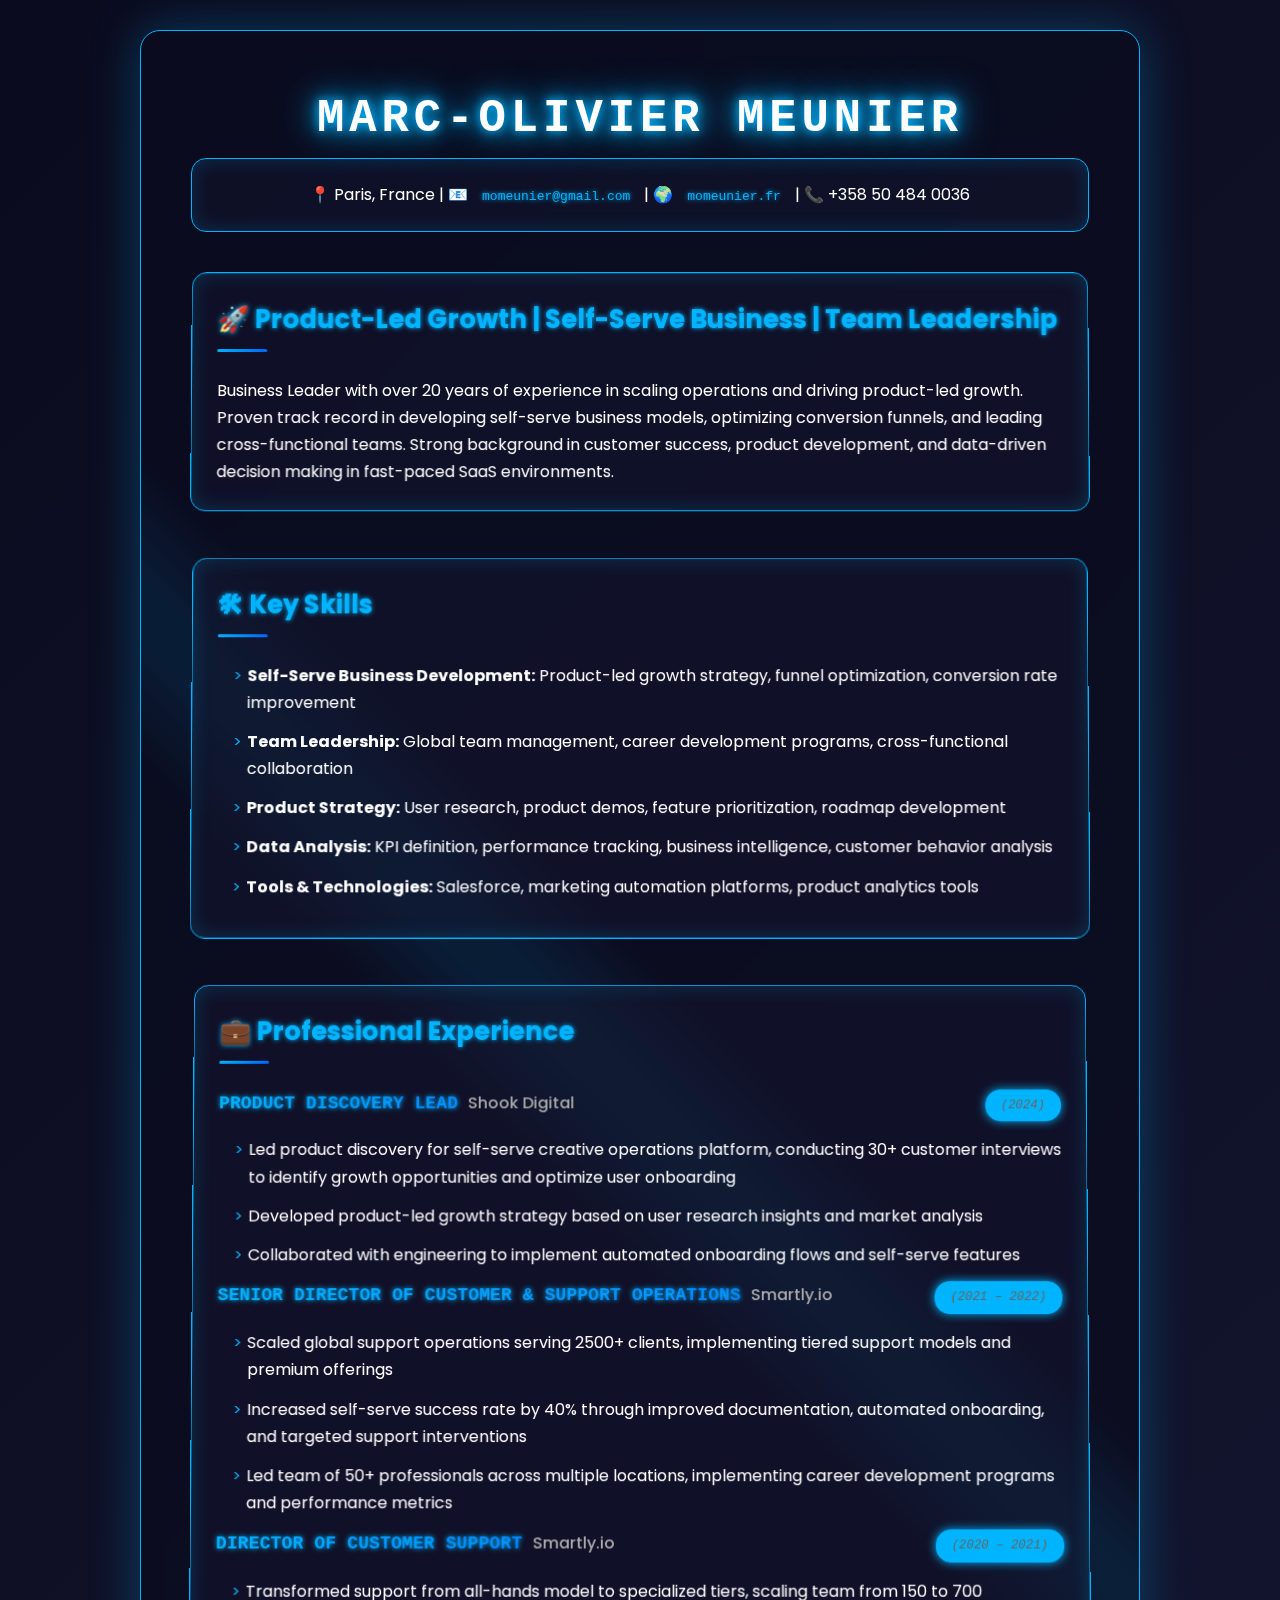
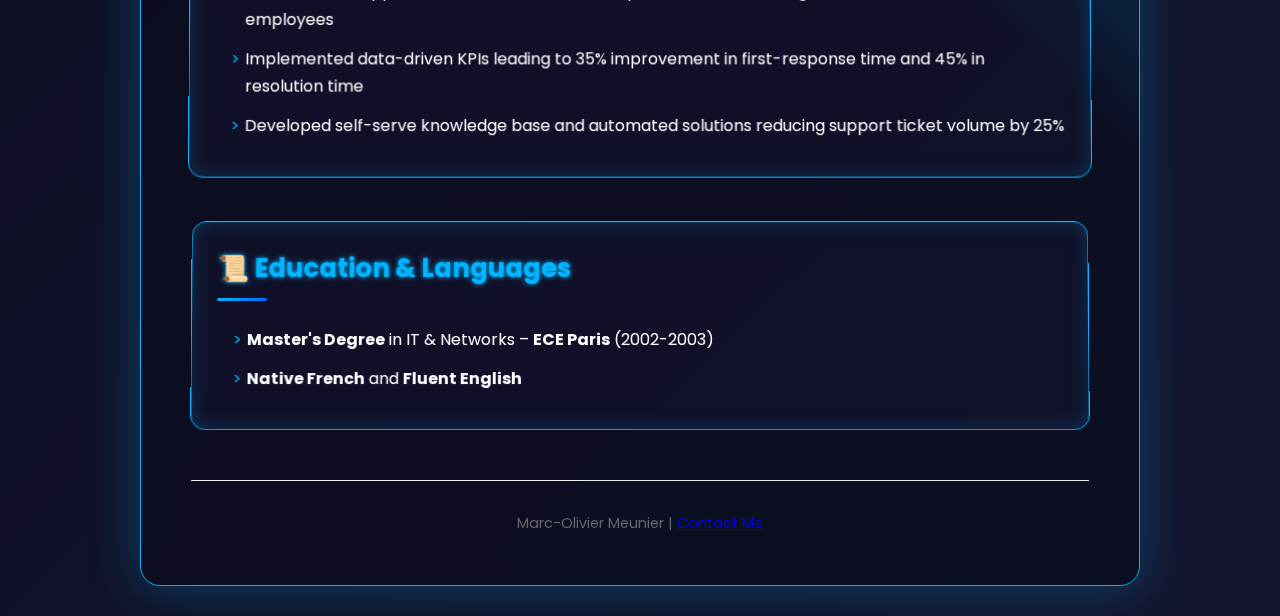
==== 360learning.html @ cf52aec6 "Create 360learning.html CV template with comprehensive professional details" ====
<!DOCTYPE html>
<html lang="en">
  <head>
    <link rel="apple-touch-icon" sizes="180x180" href="/apple-touch-icon.png" />
    <link rel="icon" type="image/png" sizes="32x32" href="/favicon-32x32.png" />
    <link rel="icon" type="image/png" sizes="16x16" href="/favicon-16x16.png" />
    <link rel="manifest" href="/site.webmanifest" />
    <meta charset="UTF-8" />
    <meta name="viewport" content="width=device-width, initial-scale=1.0" />
    <title>Marc-Olivier Meunier - Self-Serve Manager CV</title>
    <link
      rel="stylesheet"
      href="https://cdnjs.cloudflare.com/ajax/libs/font-awesome/6.0.0/css/all.min.css"
    />
    <link rel="stylesheet" href="style.css" />
  </head>
  <body>
    <div class="container">
      <h1>Marc-Olivier Meunier</h1>
      <div class="contact">
        📍 Paris, France | 📧
        <a href="mailto:momeunier@gmail.com">momeunier@gmail.com</a> | 🌍
        <a href="https://momeunier.fr">momeunier.fr</a> | 📞 +358 50 484 0036
      </div>

      <div class="section">
        <h2>🚀 Product-Led Growth | Self-Serve Business | Team Leadership</h2>
        <p>
          Business Leader with over 20 years of experience in scaling operations
          and driving product-led growth. Proven track record in developing
          self-serve business models, optimizing conversion funnels, and leading
          cross-functional teams. Strong background in customer success, product
          development, and data-driven decision making in fast-paced SaaS
          environments.
        </p>
      </div>

      <div class="section">
        <h2>🛠 Key Skills</h2>
        <ul>
          <li>
            <strong>Self-Serve Business Development:</strong> Product-led growth
            strategy, funnel optimization, conversion rate improvement
          </li>
          <li>
            <strong>Team Leadership:</strong> Global team management, career
            development programs, cross-functional collaboration
          </li>
          <li>
            <strong>Product Strategy:</strong> User research, product demos,
            feature prioritization, roadmap development
          </li>
          <li>
            <strong>Data Analysis:</strong> KPI definition, performance
            tracking, business intelligence, customer behavior analysis
          </li>
          <li>
            <strong>Tools & Technologies:</strong> Salesforce, marketing
            automation platforms, product analytics tools
          </li>
        </ul>
      </div>

      <div class="section">
        <h2>💼 Professional Experience</h2>

        <div class="job-header">
          <div class="job-title-group">
            <div class="job-title-wrapper">Product Discovery Lead</div>
            <div class="company-name">Shook Digital</div>
          </div>
          <span class="date">(2024)</span>
        </div>
        <ul>
          <li>
            Led product discovery for self-serve creative operations platform,
            conducting 30+ customer interviews to identify growth opportunities
            and optimize user onboarding
          </li>
          <li>
            Developed product-led growth strategy based on user research
            insights and market analysis
          </li>
          <li>
            Collaborated with engineering to implement automated onboarding
            flows and self-serve features
          </li>
        </ul>

        <div class="job-header">
          <div class="job-title-group">
            <div class="job-title-wrapper">
              Senior Director of Customer & Support Operations
            </div>
            <div class="company-name">Smartly.io</div>
          </div>
          <span class="date">(2021 – 2022)</span>
        </div>
        <ul>
          <li>
            Scaled global support operations serving 2500+ clients, implementing
            tiered support models and premium offerings
          </li>
          <li>
            Increased self-serve success rate by 40% through improved
            documentation, automated onboarding, and targeted support
            interventions
          </li>
          <li>
            Led team of 50+ professionals across multiple locations,
            implementing career development programs and performance metrics
          </li>
        </ul>

        <div class="job-header">
          <div class="job-title-group">
            <div class="job-title-wrapper">Director of Customer Support</div>
            <div class="company-name">Smartly.io</div>
          </div>
          <span class="date">(2020 – 2021)</span>
        </div>
        <ul>
          <li>
            Transformed support from all-hands model to specialized tiers,
            scaling team from 150 to 700 employees
          </li>
          <li>
            Implemented data-driven KPIs leading to 35% improvement in
            first-response time and 45% in resolution time
          </li>
          <li>
            Developed self-serve knowledge base and automated solutions reducing
            support ticket volume by 25%
          </li>
        </ul>
      </div>

      <div class="section">
        <h2>📜 Education & Languages</h2>
        <ul>
          <li>
            <strong>Master's Degree</strong> in IT & Networks –
            <strong>ECE Paris</strong> (2002-2003)
          </li>
          <li>
            <strong>Native French</strong> and <strong>Fluent English</strong>
          </li>
        </ul>
      </div>

      <div class="footer">
        Marc-Olivier Meunier |
        <a href="mailto:momeunier@gmail.com">Contact Me</a>
      </div>
    </div>

    <script>
      document.querySelectorAll(".collapsible-header").forEach((header) => {
        header.addEventListener("click", () => {
          header.classList.toggle("collapsed");
          header.nextElementSibling.classList.toggle("collapsed");
        });
      });
    </script>
  </body>
</html>
---- style.css ----
@import url("https://fonts.googleapis.com/css2?family=Poppins:wght@300;400;600;700&display=swap");

:root {
  --primary: #00b4ff;
  --gradient: linear-gradient(135deg, #00b4ff 0%, #0066ff 100%);
  --shadow: rgba(0, 180, 255, 0.3);
  --bg-dark: #0a0b1e;
  --bg-light: #141630;
  --accent: #00b4ff;
}

* {
  box-sizing: border-box;
  margin: 0;
  padding: 0;
}

body {
  font-family: "Poppins", sans-serif;
  line-height: 1.7;
  background: var(--bg-dark);
  color: #fff;
  margin: 0;
  padding: 30px 20px;
  min-height: 100vh;
  background: linear-gradient(135deg, var(--bg-dark) 0%, var(--bg-light) 100%);
}

.container {
  max-width: 1000px;
  background: rgba(10, 11, 30, 0.7);
  backdrop-filter: blur(10px);
  padding: 50px;
  margin: 0 auto;
  border-radius: 20px;
  box-shadow: 0 0 50px var(--shadow);
  position: relative;
  overflow: hidden;
  border: 1px solid var(--accent);
}

.container::before {
  content: "";
  position: absolute;
  top: 0;
  left: 0;
  width: 100%;
  height: 100%;
  background: linear-gradient(
    45deg,
    transparent 45%,
    var(--accent) 49%,
    var(--accent) 51%,
    transparent 55%
  );
  opacity: 0.1;
  animation: scanline 6s linear infinite;
}

@keyframes scanline {
  0% {
    transform: translateY(-100%);
  }
  100% {
    transform: translateY(100%);
  }
}

h1 {
  text-transform: uppercase;
  letter-spacing: 5px;
  text-shadow: 0 0 10px var(--primary), 0 0 20px var(--primary),
    0 0 40px var(--primary);
  font-family: monospace;
  font-size: 3.5em;
  text-align: center;
}

.contact {
  text-align: center;
  margin-bottom: 40px;
  line-height: 2;
  padding: 20px;
  background: rgba(20, 22, 48, 0.5);
  border-radius: 15px;
  border: 1px solid var(--accent);
  box-shadow: inset 0 0 20px rgba(0, 180, 255, 0.2);
}

.contact a {
  color: var(--primary);
  text-decoration: none;
  padding: 5px 10px;
  border-radius: 8px;
  transition: all 0.3s ease;
  position: relative;
  font-family: monospace;
  text-shadow: 0 0 5px var(--primary);
}

.contact a:hover {
  background: var(--gradient);
  color: var(--bg-dark);
  box-shadow: 0 0 10px var(--primary);
}

.section {
  margin-bottom: 45px;
  padding: 25px;
  border-radius: 15px;
  background: rgba(20, 22, 48, 0.5);
  box-shadow: inset 0 0 20px rgba(0, 180, 255, 0.2);
  border: 1px solid var(--accent);
  transform: perspective(1000px) rotateX(1deg);
  transition: transform 0.3s ease;
}

.section:hover {
  transform: perspective(1000px) rotateX(-1deg);
}

.section h2 {
  color: var(--primary);
  font-size: 1.6em;
  margin-bottom: 25px;
  padding-bottom: 10px;
  position: relative;
  text-shadow: 0 0 5px var(--primary);
}

.section h2::after {
  content: "";
  position: absolute;
  bottom: 0;
  left: 0;
  width: 50px;
  height: 3px;
  background: var(--gradient);
  border-radius: 2px;
}

.section:hover h2::after {
  width: 50px;
}

.job-header {
  display: flex;
  justify-content: space-between;
  align-items: baseline;
  margin-bottom: 15px;
}

.job-title-group {
  display: flex;
  align-items: baseline;
  gap: 10px;
}

.job-title-wrapper {
  font-family: monospace;
  color: var(--primary);
  text-shadow: 0 0 5px var(--primary);
  position: relative;
}

.company-info {
  display: flex;
  align-items: center;
  gap: 10px;
}

.company-name {
  font-weight: 500;
  color: #aaa;
}

.date {
  font-style: italic;
  color: #666;
  font-size: 0.95em;
  background: var(--accent);
  padding: 5px 15px;
  border-radius: 15px;
  font-family: monospace;
  border: 1px solid var(--primary);
  box-shadow: 0 0 10px var(--accent);
}

ul {
  padding-left: 25px;
  margin-top: 15px;
}

ul li {
  margin-bottom: 12px;
  position: relative;
  padding-left: 5px;
}

ul li::marker {
  content: ">";
  color: var(--primary);
}

.footer {
  text-align: center;
  margin-top: 50px;
  padding-top: 30px;
  border-top: 1px solid #eee;
  font-size: 0.9em;
  color: #666;
}

.fancy-link {
  color: var(--primary);
  text-decoration: none;
  padding: 5px 15px;
  border-radius: 20px;
  transition: all 0.3s ease;
}

.fancy-link:hover {
  background: var(--gradient);
  color: white;
}

.footer a {
  composes: fancy-link;
}

@media (max-width: 768px) {
  body {
    padding: 15px;
  }
  .container {
    padding: 30px 20px;
  }
  h1 {
    font-size: 2.5em;
  }
  .section {
    padding: 20px;
  }
}

.skill-tag {
  display: inline-block;
  padding: 5px 12px;
  background: #f0f4ff;
  border-radius: 15px;
  margin: 3px;
  font-size: 0.9em;
  color: var(--primary);
  transition: all 0.3s ease;
}

.skill-tag:hover {
  background: var(--primary);
  color: white;
}

.job-title {
  position: relative;
  overflow: hidden;
}

.job-title::after {
  content: "";
  position: absolute;
  bottom: 0;
  left: 0;
  width: 100%;
  height: 2px;
  background: var(--gradient);
  transform: translateX(-100%);
  transition: transform 0.3s ease;
}

.job-title:hover::after {
  transform: translateX(0);
}

h2 > span:first-child {
  font-size: 1.5em;
  display: inline-block;
  animation: bounce 2s infinite;
}

@keyframes bounce {
  0%,
  100% {
    transform: translateY(0);
  }
  50% {
    transform: translateY(-10px);
  }
}

.job-title-wrapper {
  background: var(--gradient);
  -webkit-background-clip: text;
  background-clip: text;
  color: transparent;
  font-size: 1.4em;
  font-weight: 800;
  text-transform: uppercase;
}

button {
  background: var(--bg-dark);
  color: var(--primary);
  border: 1px solid var(--primary);
  text-transform: uppercase;
  font-family: monospace;
  letter-spacing: 2px;
  box-shadow: 0 0 10px var(--primary);
  padding: 10px 20px;
  border-radius: 50px;
  font-size: 1.1em;
  cursor: pointer;
  transform: rotate(-2deg);
  margin: 20px 0;
  transition: all 0.3s ease;
}

button:hover {
  background: var(--primary);
  color: var(--bg-dark);
  box-shadow: 0 0 20px var(--primary);
}

@media print {
  body {
    padding: 0;
    background: white !important;
    color: black;
    font-size: 8pt;
    line-height: 1.2;
  }

  .container {
    box-shadow: none;
    padding: 0;
    margin: 0;
    max-width: 100%;
    background: white;
    border: none;
    backdrop-filter: none;
  }

  .container::before {
    display: none;
  }

  h1 {
    font-size: 16pt;
    margin-bottom: 6pt;
    color: black;
    -webkit-text-fill-color: black;
    text-shadow: none;
    letter-spacing: normal;
    font-family: "Poppins", sans-serif;
  }

  .section {
    margin-bottom: 12pt;
    padding: 0;
    break-inside: avoid;
    page-break-inside: avoid;
    background: white;
    box-shadow: none;
    transform: none !important;
    border: none;
  }

  .job-title-wrapper {
    color: #4285f4 !important;
    text-shadow: none;
    font-family: "Poppins", sans-serif;
    font-size: 9pt;
    font-weight: bold;
    background: none;
    -webkit-background-clip: initial;
    -webkit-text-fill-color: initial;
    text-transform: none;
  }

  .company-name {
    color: #5f6368;
  }

  .date {
    background: none;
    color: #5f6368;
    border: none;
    box-shadow: none;
    font-family: "Poppins", sans-serif;
    padding: 0;
  }

  .historical-entry {
    color: #202124;
    margin-bottom: 8pt;
  }

  .summary-intro {
    color: #5f6368;
    margin-bottom: 8pt;
    margin-top: 3pt;
  }

  .section {
    margin-bottom: 20pt;
  }

  .recent,
  .historical {
    margin-top: 25pt;
  }

  * {
    color: #202124;
  }

  h1,
  h2,
  .job-title-wrapper {
    color: #4285f4 !important;
  }

  .company-name,
  .date,
  .summary-intro {
    color: #5f6368 !important;
  }

  .collapsible-content.collapsed {
    max-height: none;
    overflow: visible;
  }

  .collapsible-header::after {
    display: none;
  }

  * {
    text-shadow: none !important;
    box-shadow: none !important;
    transform: none !important;
    transition: none !important;
    animation: none !important;
  }

  @page {
    margin: 1.2cm;
    size: A4;
  }

  button {
    display: none;
  }

  h2 {
    color: #4285f4 !important;
    font-size: 10pt;
    margin-bottom: 6pt;
  }

  .contact {
    margin: 6pt 0 10pt 0;
    line-height: 1.2;
    font-size: 7.5pt;
  }

  .job-header {
    margin-bottom: 4pt;
  }

  ul {
    margin-top: 4pt;
    padding-left: 12pt;
  }

  li {
    margin-bottom: 3pt;
    line-height: 1.2;
  }

  .historical-entry {
    margin-bottom: 8pt;
    padding-left: 12pt;
  }

  .summary-intro {
    margin-bottom: 8pt;
    margin-top: 3pt;
  }

  .recent,
  .historical {
    margin-top: 12pt;
  }

  .job-header + ul {
    margin-top: 2pt;
    margin-bottom: 8pt;
  }
}

h2 {
  position: relative;
  color: var(--primary);
  text-shadow: 0 0 5px var(--primary);
}

@keyframes glitch {
  0% {
    transform: translate(0);
  }
  20% {
    transform: translate(-2px, 2px);
  }
  40% {
    transform: translate(-2px, -2px);
  }
  60% {
    transform: translate(2px, 2px);
  }
  80% {
    transform: translate(2px, -2px);
  }
  100% {
    transform: translate(0);
  }
}

.historical,
.recent {
  font-size: 0.9em;
}

.summary-intro {
  color: var(--accent);
  font-style: italic;
  margin-bottom: 20px;
  font-size: 0.95em;
}

.historical .job-header,
.recent .job-header {
  margin-bottom: 8px;
}

.historical-entry {
  color: #aaa;
  margin-bottom: 20px;
  padding-left: 20px;
  font-size: 0.95em;
}

.collapsible-header {
  cursor: pointer;
  display: flex;
  align-items: center;
  gap: 10px;
}

.collapsible-header::after {
  content: "▼";
  color: var(--primary);
  font-size: 0.8em;
  transition: transform 0.3s ease;
}

.collapsible-header.collapsed::after {
  transform: rotate(-90deg);
}

.collapsible-content {
  overflow: hidden;
  max-height: 1000px;
  transition: max-height 0.3s ease-in-out;
}

.collapsible-content.collapsed {
  max-height: 0;
}
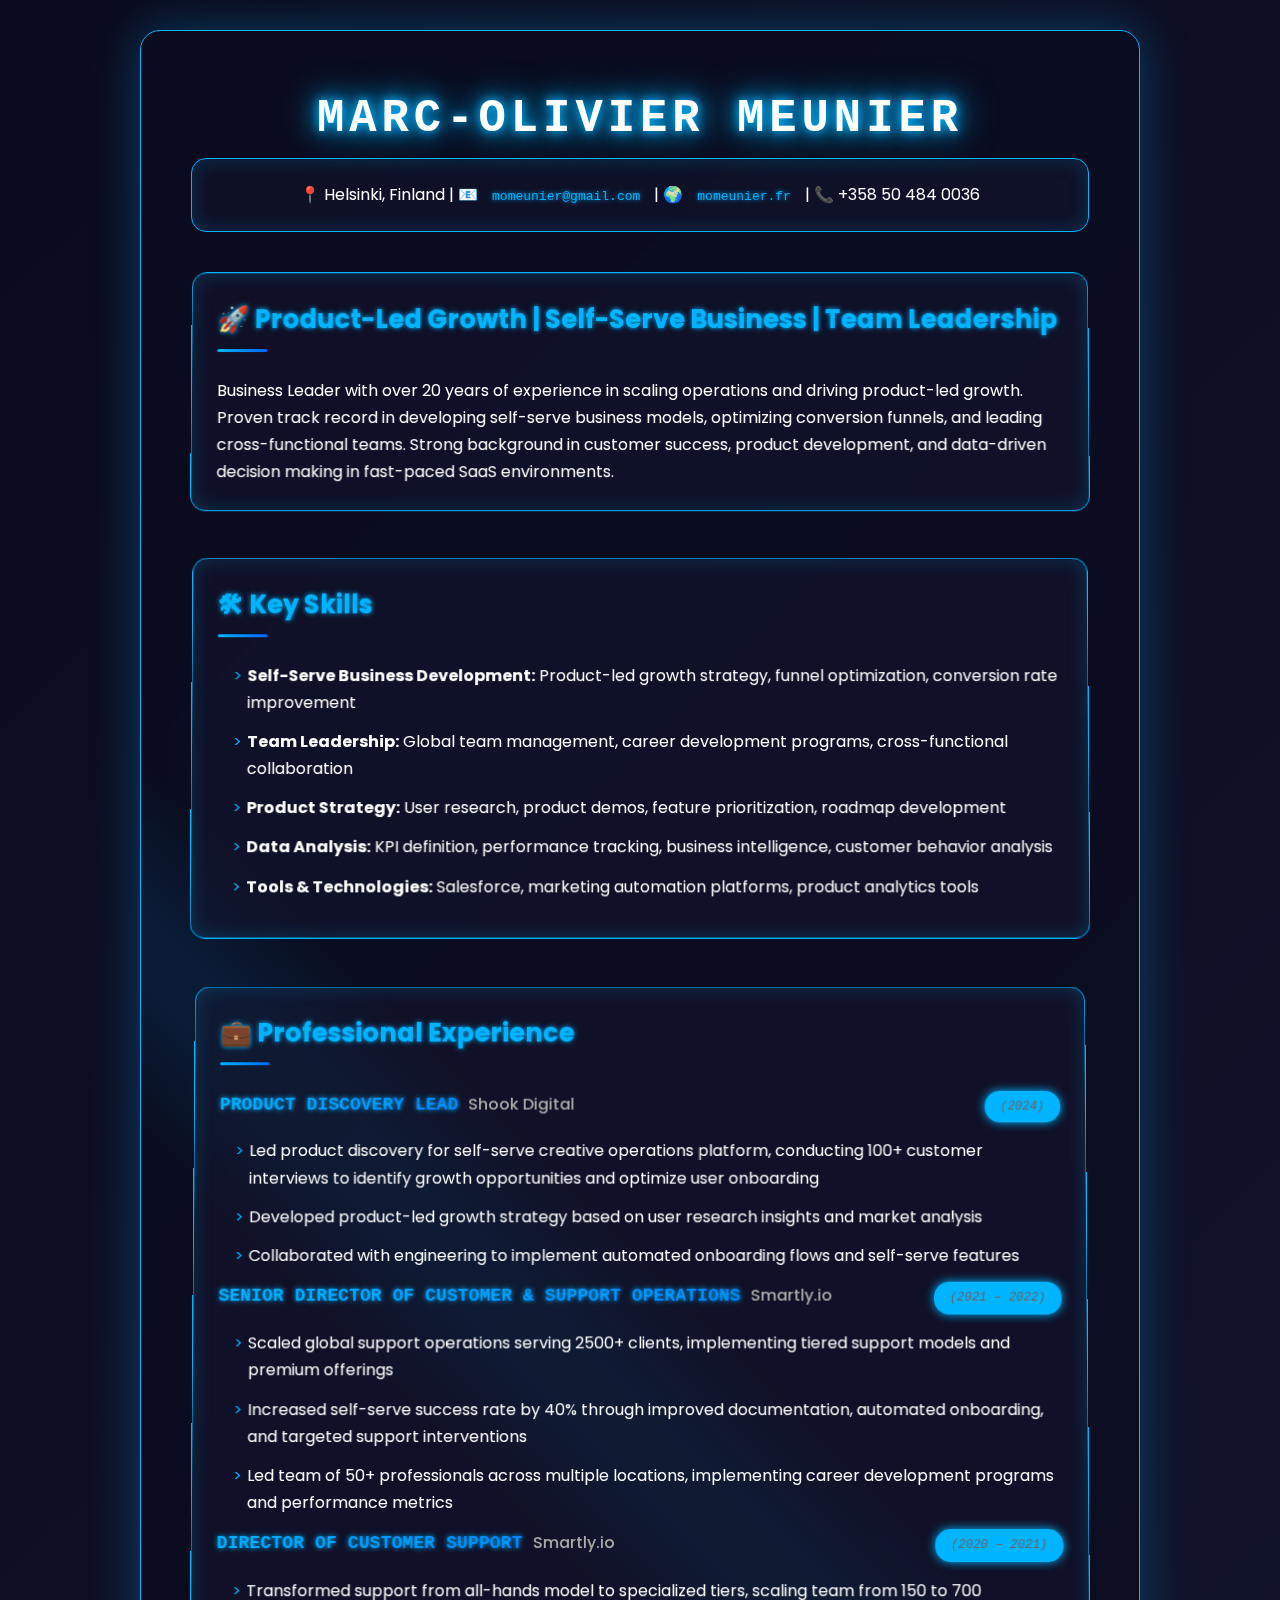
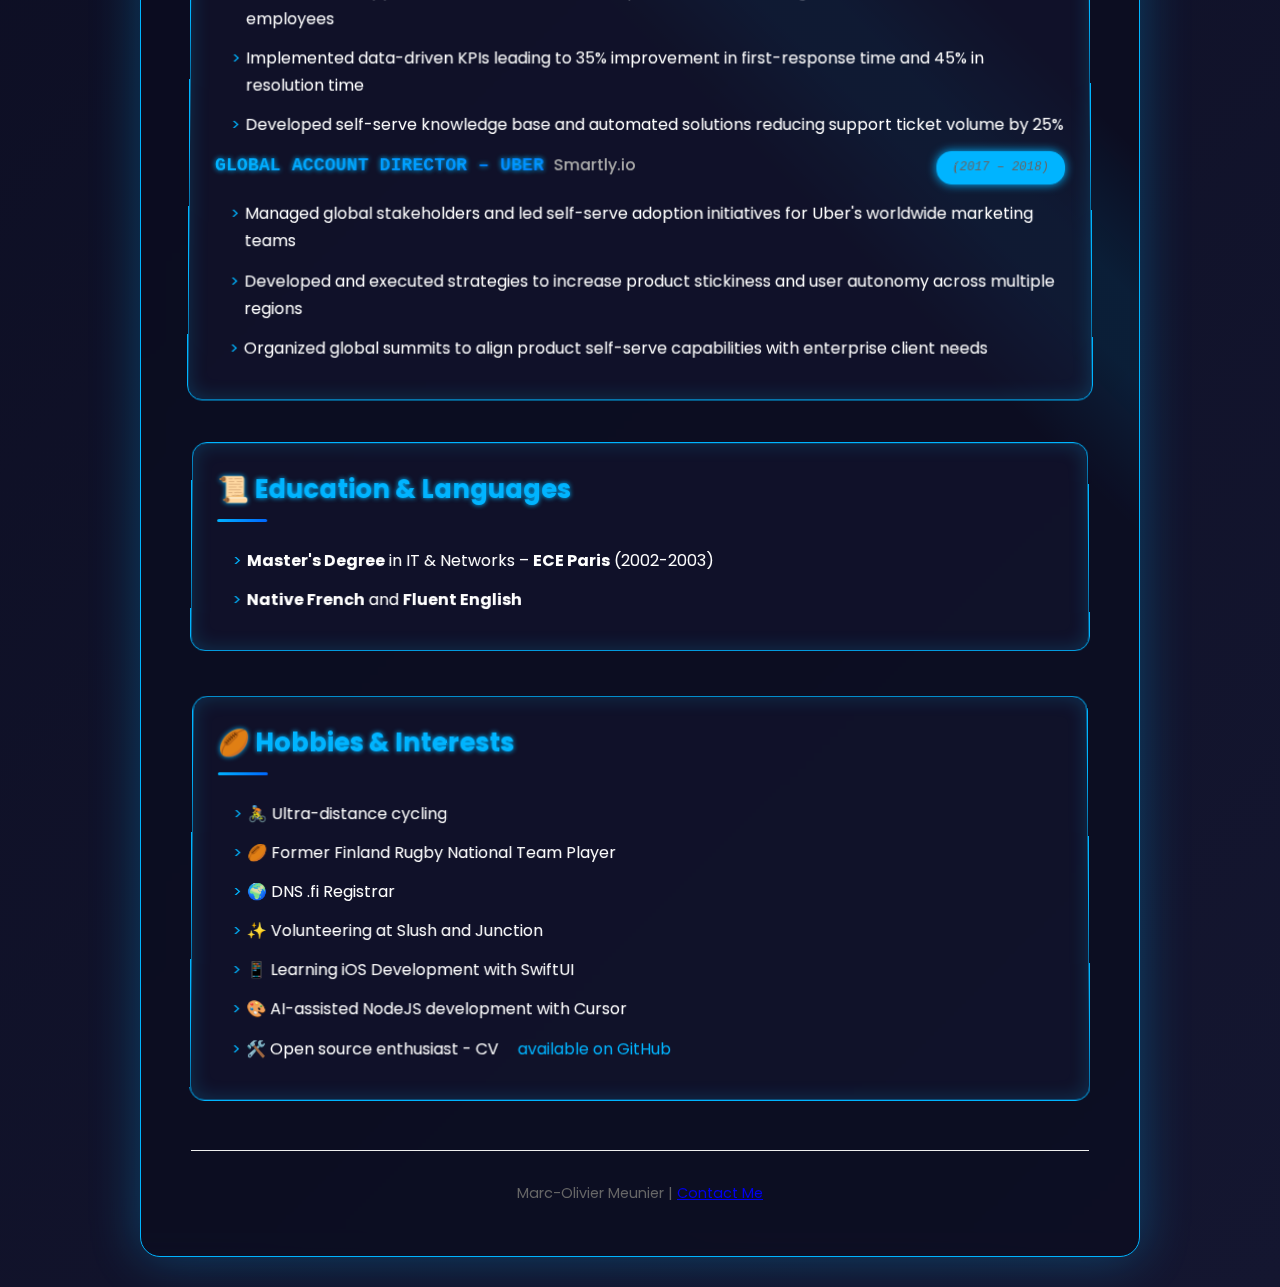
==== commit a6426e6f: "Update CV with location change, expanded interview count, and new Uber role details" ====
--- a/360learning.html
+++ b/360learning.html
@@ -18,7 +18,7 @@
     <div class="container">
       <h1>Marc-Olivier Meunier</h1>
       <div class="contact">
-        📍 Paris, France | 📧
+        📍 Helsinki, Finland | 📧
         <a href="mailto:momeunier@gmail.com">momeunier@gmail.com</a> | 🌍
         <a href="https://momeunier.fr">momeunier.fr</a> | 📞 +358 50 484 0036
       </div>
@@ -74,7 +74,7 @@
         <ul>
           <li>
             Led product discovery for self-serve creative operations platform,
-            conducting 30+ customer interviews to identify growth opportunities
+            conducting 100+ customer interviews to identify growth opportunities
             and optimize user onboarding
           </li>
           <li>
@@ -133,6 +133,28 @@
             support ticket volume by 25%
           </li>
         </ul>
+
+        <div class="job-header">
+          <div class="job-title-group">
+            <div class="job-title-wrapper">Global Account Director – Uber</div>
+            <div class="company-name">Smartly.io</div>
+          </div>
+          <span class="date">(2017 – 2018)</span>
+        </div>
+        <ul>
+          <li>
+            Managed global stakeholders and led self-serve adoption initiatives
+            for Uber's worldwide marketing teams
+          </li>
+          <li>
+            Developed and executed strategies to increase product stickiness and
+            user autonomy across multiple regions
+          </li>
+          <li>
+            Organized global summits to align product self-serve capabilities
+            with enterprise client needs
+          </li>
+        </ul>
       </div>
 
       <div class="section">
@@ -144,6 +166,24 @@
           </li>
           <li>
             <strong>Native French</strong> and <strong>Fluent English</strong>
+          </li>
+        </ul>
+      </div>
+
+      <div class="section">
+        <h2>🏉 Hobbies & Interests</h2>
+        <ul>
+          <li>🚴 Ultra-distance cycling</li>
+          <li>🏉 Former Finland Rugby National Team Player</li>
+          <li>🌍 DNS .fi Registrar</li>
+          <li>✨ Volunteering at Slush and Junction</li>
+          <li>📱 Learning iOS Development with SwiftUI</li>
+          <li>🎨 AI-assisted NodeJS development with Cursor</li>
+          <li>
+            🛠️ Open source enthusiast - CV
+            <a href="https://momeunier.github.io" class="fancy-link"
+              >available on GitHub</a
+            >
           </li>
         </ul>
       </div>
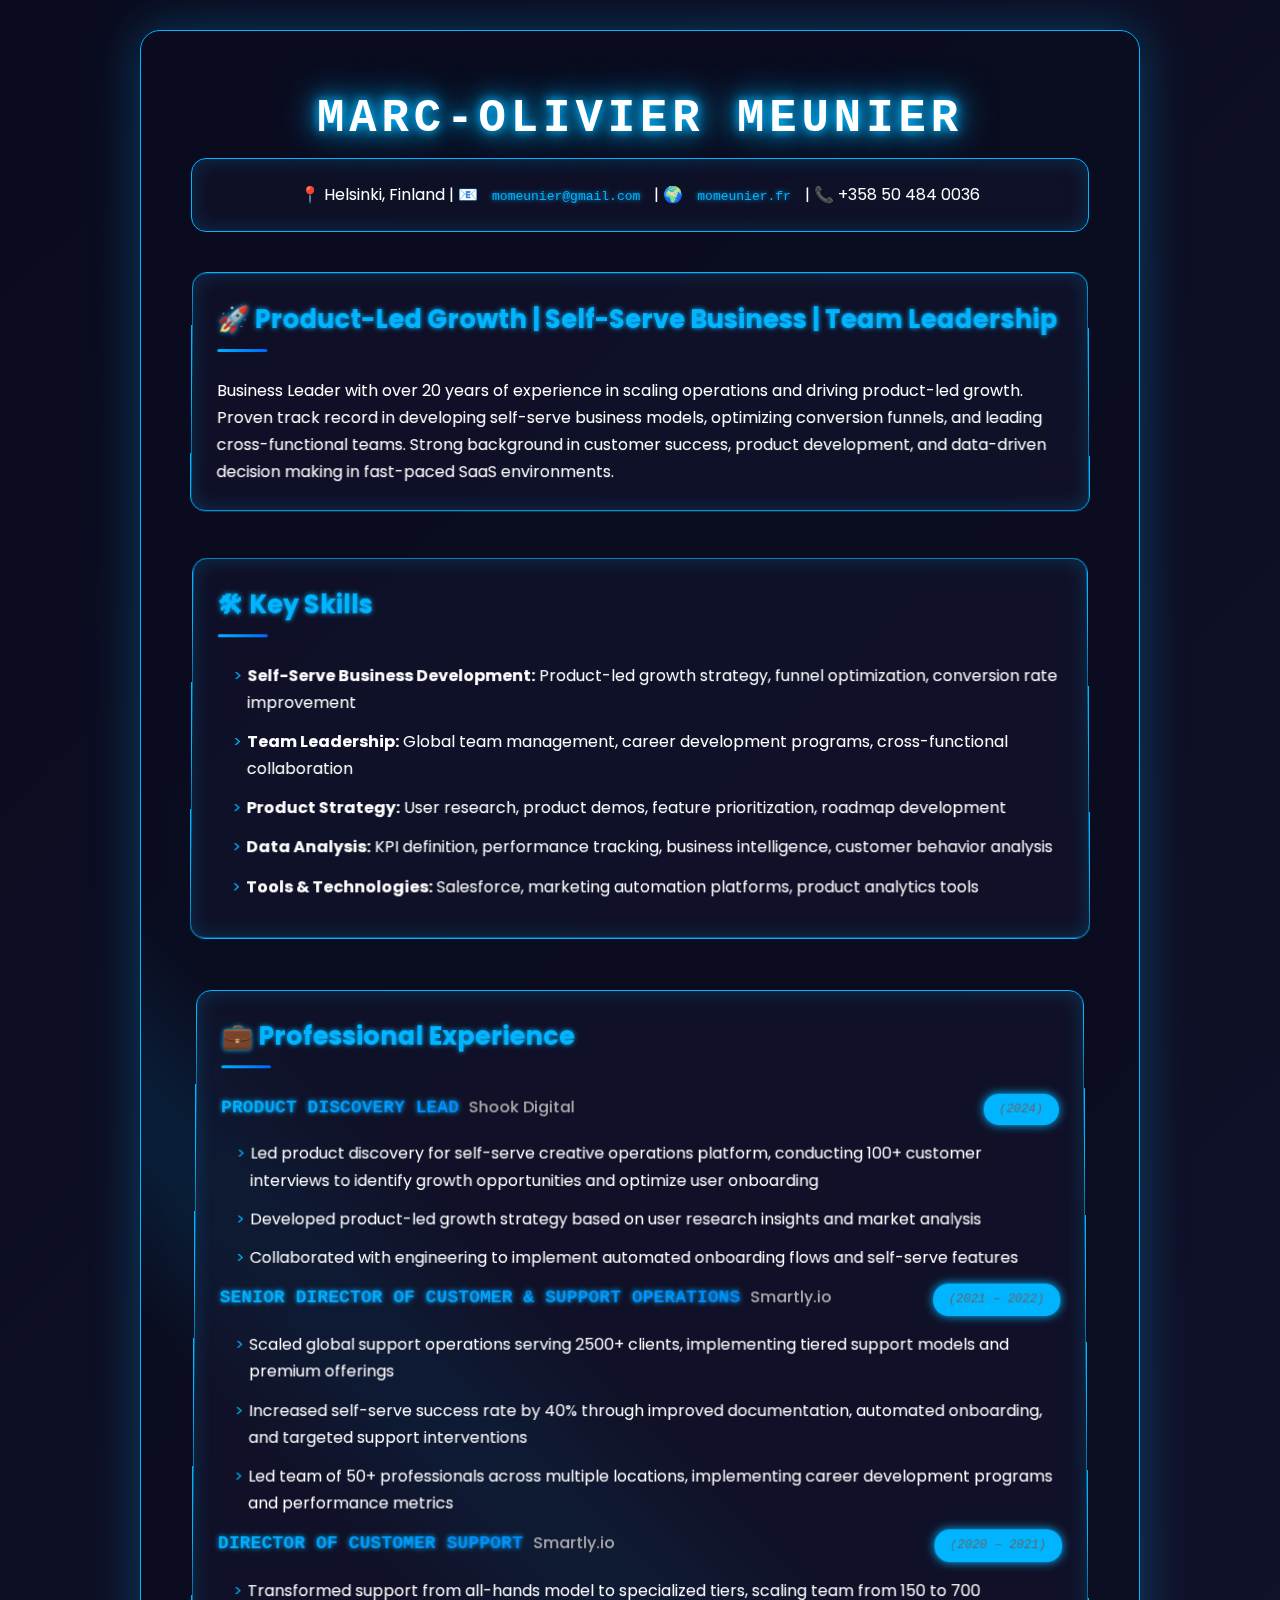
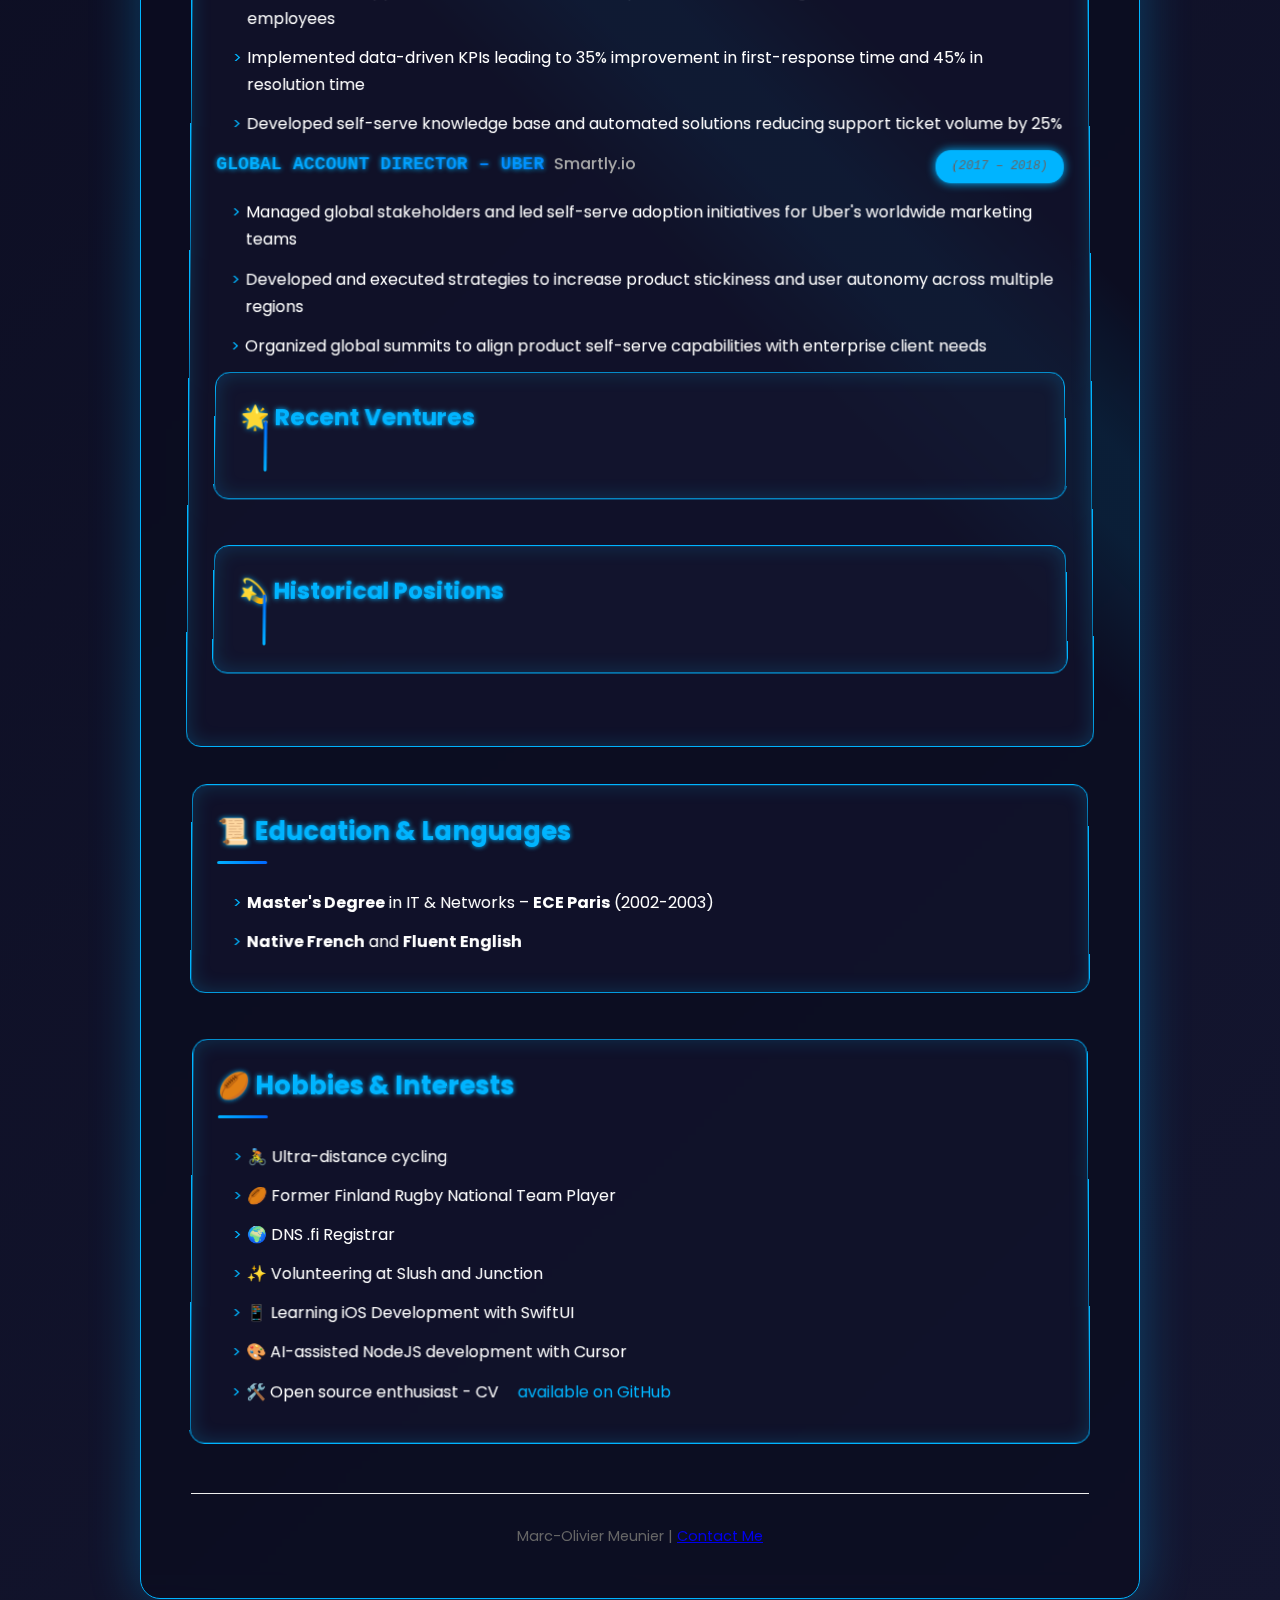
==== commit 6d32f127: "Add recent and historical job sections with expanded professional timeline" ====
--- a/360learning.html
+++ b/360learning.html
@@ -155,6 +155,78 @@
             with enterprise client needs
           </li>
         </ul>
+
+        <div class="section recent">
+          <h2 class="collapsible-header collapsed">🌟 Recent Ventures</h2>
+          <div class="collapsible-content collapsed">
+            <p class="summary-intro">
+              Latest roles exploring product and team leadership:
+            </p>
+
+            <div class="job-header">
+              <div class="job-title-group">
+                <div class="job-title-wrapper">Product Onboarding</div>
+                <div class="company-name">Shook</div>
+              </div>
+              <span class="date">(2024)</span>
+            </div>
+
+            <div class="job-header">
+              <div class="job-title-group">
+                <div class="job-title-wrapper">
+                  Creative Operations Team Lead
+                </div>
+                <div class="company-name">Shook</div>
+              </div>
+              <span class="date">(2023 – 2024)</span>
+            </div>
+
+            <div class="job-header">
+              <div class="job-title-group">
+                <div class="job-title-wrapper">DevOps Team Lead</div>
+                <div class="company-name">Eficode</div>
+              </div>
+              <span class="date">(2022 – 2023)</span>
+            </div>
+          </div>
+        </div>
+
+        <div class="section historical">
+          <h2 class="collapsible-header collapsed">💫 Historical Positions</h2>
+          <div class="collapsible-content collapsed">
+            <p class="summary-intro">
+              Prior roles focusing on technical leadership and education:
+            </p>
+
+            <div class="job-header">
+              <div class="job-title-group">
+                <div class="job-title-wrapper">
+                  Technical Solutions Engineer
+                </div>
+                <div class="company-name">Smartly.io</div>
+              </div>
+              <span class="date">(2015 – 2017)</span>
+            </div>
+
+            <div class="job-header">
+              <div class="job-title-group">
+                <div class="job-title-wrapper">
+                  Instructional Designer & Technical Instructor
+                </div>
+                <div class="company-name">Nokia</div>
+              </div>
+              <span class="date">(2006 – 2015)</span>
+            </div>
+
+            <div class="job-header">
+              <div class="job-title-group">
+                <div class="job-title-wrapper">Database Administrator</div>
+                <div class="company-name">British Telecom</div>
+              </div>
+              <span class="date">(2003 – 2006)</span>
+            </div>
+          </div>
+        </div>
       </div>
 
       <div class="section">
